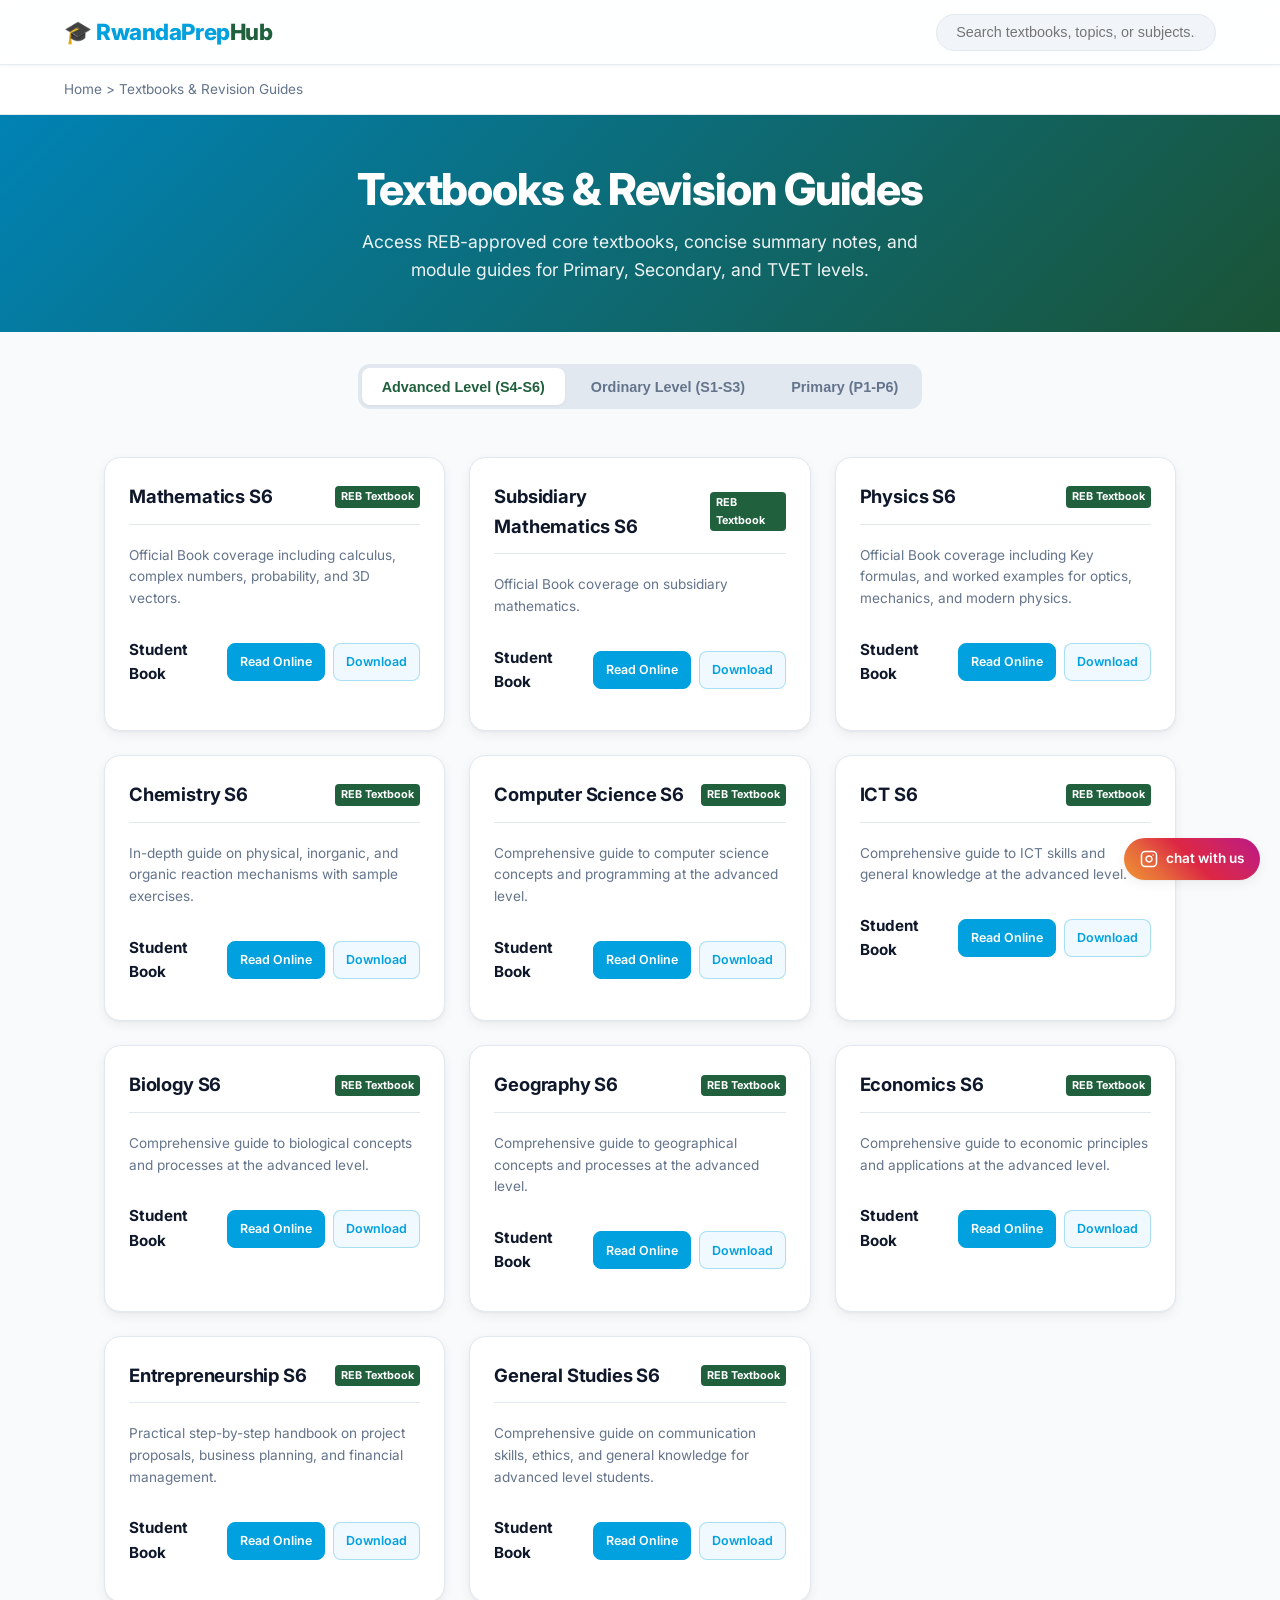
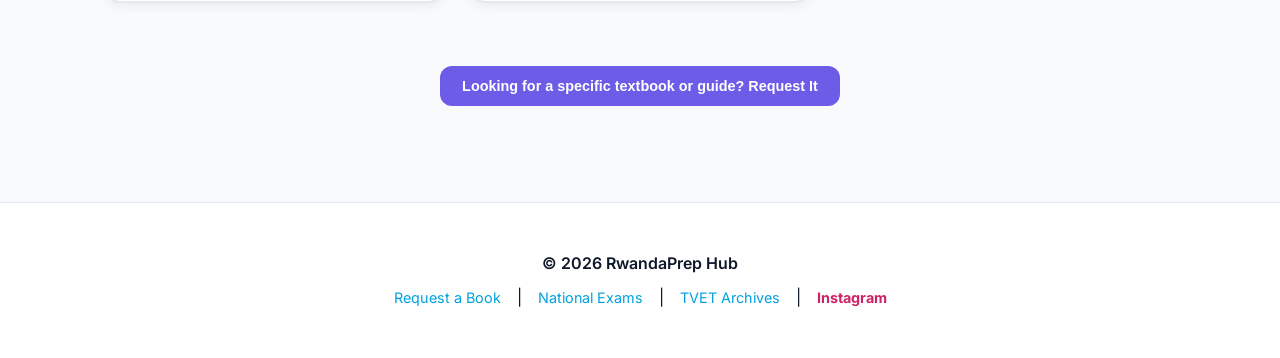
==== books.html @ cc96f2af "add books,create books folder and" ====
<!DOCTYPE html>
<html lang="en">
<head>
    <meta charset="UTF-8">
    <meta name="viewport" content="width=device-width, initial-scale=1.0">
    
    <title>REB Textbooks & Revision Guides | RwandaPrep Hub</title>
    
    <meta name="description" content="Download REB-aligned student textbooks, revision guides, summary notes, and TVET modules for Primary, Ordinary Level (S1-S3), and Advanced Level (S4-S6).">
    
    <meta name="keywords" content="REB textbooks, Rwanda student books, S6 Revision guides, S3 Physics notes, Primary school textbooks Rwanda, TVET modules PDF">
    
    <meta property="og:title" content="RwandaPrep Hub | Textbooks & Revision Guides">
    <meta property="og:description" content="Free REB core textbooks, revision notes, and study guides for primary and secondary students in Rwanda.">
    <meta property="og:type" content="website">

    <link rel="icon" href="data:image/svg+xml,<svg xmlns=%22http://www.w3.org/2000/svg%22 viewBox=%220 0 100 100%22><text y=%22.9em%22 font-size=%2290%22>🎓</text></svg>">
    <link rel="stylesheet" href="style.css">

    <link rel="preconnect" href="https://fonts.googleapis.com">
    <link rel="preconnect" href="https://fonts.gstatic.com" crossorigin>
    <link href="https://fonts.googleapis.com/css2?family=Inter:wght@400;600;700;800&display=swap" rel="stylesheet">
    
    <!-- Google tag (gtag.js) -->
    <script async src="https://www.googletagmanager.com/gtag/js?id=G-NYPQ9ZKWQM"></script>
    <script>
      window.dataLayer = window.dataLayer || [];
      function gtag(){dataLayer.push(arguments);}
      gtag('js', new Date());

      gtag('config', 'G-NYPQ9ZKWQM');
    </script>
</head>
<body>

    <!-- ==========================================
       1. MAIN HEADER & NAVIGATION
       ========================================== -->
    <header class="main-header">
        <div class="header-container">
            <a href="index.html" class="logo">
                🎓 RwandaPrep<span>Hub</span>
            </a>
            <div class="search-container">
                <input type="text" placeholder="Search textbooks, topics, or subjects..." aria-label="Search">
            </div>
        </div>
    </header>

    <!-- Breadcrumb Navigation -->
    <nav class="breadcrumb-nav">
        <a href="index.html">Home</a> &gt; <span>Textbooks & Revision Guides</span>
    </nav>

    <!-- ==========================================
       2. HERO SECTION
       ========================================== -->
    <section class="archive-hero">
        <h1>Textbooks & Revision Guides</h1>
        <p>Access REB-approved core textbooks, concise summary notes, and module guides for Primary, Secondary, and TVET levels.</p>
    </section>

    <!-- ==========================================
       3. LEVEL SWITCHER
       ========================================== -->
    <section class="level-switcher-section">
        <div class="switcher-container">
            <button class="level-btn active">Advanced Level (S4-S6)</button>
            <button class="level-btn">Ordinary Level (S1-S3)</button>
            <button class="level-btn">Primary (P1-P6)</button>
        </div>
    </section>

    <!-- ==========================================
       4. BOOKS & GUIDES GRID
       ========================================== -->
    <main class="subject-grid-section">
        
        <!-- ADVANCED LEVEL CONTENT (S4-S6) -->
        <div id="s6-content" class="level-content" style="display: block;">
            <div class="subject-grid">

                <article class="subject-card" data-keywords="advanced mathematics calculus algebra vectors s6 text book reb">
                    <div class="card-header">
                        <h3>Mathematics S6</h3>
                        <span class="badge-mock">REB Textbook</span>
                    </div>
                    <p style="font-size: 0.85rem; color: var(--text-muted); margin-bottom: 1rem;">
                        Official Book coverage including calculus, complex numbers, probability, and 3D vectors.
                    </p>
                    <ul class="paper-list">
                        <li>
                            <span class="year">Student Book</span>
                            <div class="actions">
                                <a href="books/s6/Advanced Mathematics S6 SB (1).pdf" class="download-link view" target="_blank">Read Online</a>
                                <a href="books/s6/Advanced Mathematics S6 SB (1).pdf" download class="download-link download">Download</a>
                            </div>
                        </li>
                    </ul>
                </article>

                <article class="subject-card" data-keywords="subsidiary mathematics calculus algebra vectors s6 text book reb">
                    <div class="card-header">
                        <h3>Subsidiary Mathematics S6</h3>
                        <span class="badge-mock">REB Textbook</span>
                    </div>
                    <p style="font-size: 0.85rem; color: var(--text-muted); margin-bottom: 1rem;">
                        Official Book coverage on subsidiary mathematics.
                    </p>
                    <ul class="paper-list">
                        <li>
                            <span class="year">Student Book</span>
                            <div class="actions">
                                <a href="books/s6/Subsidiary Mathematics SB S6.pdf" class="download-link view" target="_blank">Read Online</a>
                                <a href="books/s6/Subsidiary Mathematics SB S6.pdf" download class="download-link download">Download</a>
                            </div>
                        </li>
                    </ul>
                </article>

                <article class="subject-card" data-keywords="physics summary electromagnetism optics s6 revision guide">
                    <div class="card-header">
                        <h3>Physics S6 </h3>
                        <span class="badge-mock">REB Textbook</span>
                    </div>
                    <p style="font-size: 0.85rem; color: var(--text-muted); margin-bottom: 1rem;">
                       Official Book coverage including Key formulas, and worked examples for optics, mechanics, and modern physics.
                    </p>
                    <ul class="paper-list">
                        <li>
                            <span class="year">Student Book</span>
                            <div class="actions">
                                <a href="books/s6/S6 Physics  SB  (2).pdf" class="download-link view" target="_blank">Read Online</a>
                                <a href="books/s6/S6 Physics  SB  (2).pdf" download class="download-link download">Download</a>
                            </div>
                        </li>
                    </ul>
                </article>

                <article class="subject-card" data-keywords="chemistry organic physical chemistry s5 s6 text book">
                    <div class="card-header">
                        <h3> Chemistry S6</h3>
                        <span class="badge-mock">REB Textbook</span>
                    </div>
                    <p style="font-size: 0.85rem; color: var(--text-muted); margin-bottom: 1rem;">
                        In-depth guide on physical, inorganic, and organic reaction mechanisms with sample exercises.
                    </p>
                    <ul class="paper-list">
                        <li>
                            <span class="year">Student Book</span>
                            <div class="actions">
                                <a href="books/s6/Chemistry S6 SB.pdf" class="download-link view" target="_blank">Read Online</a>
                                <a href="books/s6/Chemistry S6 SB.pdf" download class="download-link download">Download</a>
                            </div>
                        </li>
                    </ul>
                </article>

                <article class="subject-card" data-keywords="computer science programming s5 s6 textbook">
                    <div class="card-header">
                        <h3> Computer Science S6</h3>
                        <span class="badge-mock">REB Textbook</span>
                    </div>
                    <p style="font-size: 0.85rem; color: var(--text-muted); margin-bottom: 1rem;">
                        Comprehensive guide to computer science concepts and programming at the advanced level.
                    </p>
                    <ul class="paper-list">
                        <li>
                            <span class="year">Student Book</span>
                            <div class="actions">
                                <a href="books/s6/Computer Science S6 SB.pdf" class="download-link view" target="_blank">Read Online</a>
                                <a href="books/s6/Computer Science S6 SB.pdf" download class="download-link download">Download</a>
                            </div>
                        </li>
                    </ul>
                </article>

                <article class="subject-card" data-keywords="ICT computer skills and general ict knowledge s5 s6 textbook">
                    <div class="card-header">
                        <h3> ICT S6</h3>
                        <span class="badge-mock">REB Textbook</span>
                    </div>
                    <p style="font-size: 0.85rem; color: var(--text-muted); margin-bottom: 1rem;">
                        Comprehensive guide to ICT skills and general knowledge at the advanced level.
                    </p>
                    <ul class="paper-list">
                        <li>
                            <span class="year">Student Book</span>
                            <div class="actions">
                                <a href="books/s6/ICT S6 SB.pdf" class="download-link view" target="_blank">Read Online</a>
                                <a href="books/s6/ICT S6 SB.pdf" download class="download-link download">Download</a>
                            </div>
                        </li>
                    </ul>
                </article>

                <article class="subject-card" data-keywords="biology life sciences s4 s5 s6 textbook">
                    <div class="card-header">
                        <h3>Biology S6</h3>
                        <span class="badge-mock">REB Textbook</span>
                    </div>
                    <p style="font-size: 0.85rem; color: var(--text-muted); margin-bottom: 1rem;">
                        Comprehensive guide to biological concepts and processes at the advanced level.
                    </p>
                    <ul class="paper-list">
                        <li>
                            <span class="year">Student Book</span>
                            <div class="actions">
                                <a href="books/s6/Biology S6 Student Book .pdf" class="download-link view" target="_blank">Read Online</a>
                                <a href="books/s6/Biology S6 Student Book .pdf" download class="download-link download">Download</a>
                            </div>
                        </li>
                    </ul>
                </article>

                <article class="subject-card" data-keywords="geography ,weather and geophysical processes s4 s5 s6 textbook">
                    <div class="card-header">
                        <h3>Geography S6</h3>
                        <span class="badge-mock">REB Textbook</span>
                    </div>
                    <p style="font-size: 0.85rem; color: var(--text-muted); margin-bottom: 1rem;">
                        Comprehensive guide to geographical concepts and processes at the advanced level.
                    </p>
                    <ul class="paper-list">
                        <li>
                            <span class="year">Student Book</span>
                            <div class="actions">
                                <a href="books/s6/Geography S6 SB.pdf" class="download-link view" target="_blank">Read Online</a>
                                <a href="books/s6/Geography S6 SB.pdf" download class="download-link download">Download</a>
                            </div>
                        </li>
                    </ul>
                </article>

                <article class="subject-card" data-keywords="economics macroeconomics microeconomics s4 s5 s6 textbook">
                    <div class="card-header">
                        <h3>Economics S6</h3>
                        <span class="badge-mock">REB Textbook</span>
                    </div>
                    <p style="font-size: 0.85rem; color: var(--text-muted); margin-bottom: 1rem;">
                        Comprehensive guide to economic principles and applications at the advanced level.
                    </p>
                    <ul class="paper-list">
                        <li>
                            <span class="year">Student Book</span>
                            <div class="actions">
                                <a href="books/s6/Economics S6 SB.pdf" class="download-link view" target="_blank">Read Online</a>
                                <a href="books/s6/Economics S6 SB.pdf" download class="download-link download">Download</a>
                            </div>
                        </li>
                    </ul>
                </article>

                <article class="subject-card" data-keywords="entrepreneurship business plan finance s4 s5 s6 guide">
                    <div class="card-header">
                        <h3>Entrepreneurship S6</h3>
                        <span class="badge-mock">REB Textbook</span>
                    </div>
                    <p style="font-size: 0.85rem; color: var(--text-muted); margin-bottom: 1rem;">
                        Practical step-by-step handbook on project proposals, business planning, and financial management.
                    </p>
                    <ul class="paper-list">
                        <li>
                            <span class="year">Student Book</span>
                            <div class="actions">
                                <a href="books/s6/Entrepreneurship S6_SB.pdf" class="download-link view" target="_blank">Read Online</a>
                                <a href="books/s6/Entrepreneurship S6_SB.pdf" download class="download-link download">Download</a>
                            </div>
                        </li>
                    </ul>
                </article>

                <article class="subject-card" data-keywords="General Studies and communication skills  s4 s5 s6 guide">
                    <div class="card-header">
                        <h3>General Studies S6</h3>
                        <span class="badge-mock">REB Textbook</span>
                    </div>
                    <p style="font-size: 0.85rem; color: var(--text-muted); margin-bottom: 1rem;">
                        Comprehensive guide on communication skills, ethics, and general knowledge for advanced level students.
                    </p>
                    <ul class="paper-list">
                        <li>
                            <span class="year">Student Book</span>
                            <div class="actions">
                                <a href="books/s6/General Studies S6 SB.pdf" class="download-link view" target="_blank">Read Online</a>
                                <a href="books/s6/General Studies S6 SB.pdf" download class="download-link download">Download</a>
                            </div>
                        </li>
                    </ul>
                </article>

            </div>
        </div>

        <!-- ORDINARY LEVEL CONTENT (S1-S3) -->
        <div id="s3-content" class="level-content" style="display: none;">
            <div class="subject-grid">

                <article class="subject-card" data-keywords="physics summary mechanics energy electricity s1 s2 s3 ordinary level">
                    <div class="card-header">
                        <h3> Physics S3</h3>
                        <span class="badge-mock">Revision Guide</span>
                    </div>
                    <p style="font-size: 0.85rem; color: var(--text-muted); margin-bottom: 1rem;">
                        Condensed notes covering mechanics, heat, sound, light, and basic circuits for S3 students.
                    </p>
                    <ul class="paper-list">
                        <li>
                            <span class="year">Student Book</span>
                            <div class="actions">
                                <a href="books/s3/Physics S3 SB.pdf" class="download-link view" target="_blank">Read Online</a>
                                <a href="books/s3/Physics S3 SB.pdf" download class="download-link download">Download</a>
                            </div>
                        </li>
                    </ul>
                </article>

                <article class="subject-card" data-keywords="biology genetics ecology physiology s3 ordinary level text book">
                    <div class="card-header">
                        <h3>Biology S3</h3>
                        <span class="badge-mock">REB Textbook</span>
                    </div>
                    <p style="font-size: 0.85rem; color: var(--text-muted); margin-bottom: 1rem;">
                        Comprehensive textbook on human anatomy, plant physiology, genetics, and environmental ecology.
                    </p>
                    <ul class="paper-list">
                        <li>
                            <span class="year">Student Book</span>
                            <div class="actions">
                                <a href="books/s3/Biology S3 SB.pdf" class="download-link view" target="_blank">Read Online</a>
                                <a href="books/s3/Biology S3 SB.pdf" download class="download-link download">Download</a>
                            </div>
                        </li>
                    </ul>
                </article>

                <article class="subject-card" data-keywords="mathematics arithmetic geometry fractions s1 s2 s3 guide">
                    <div class="card-header">
                        <h3>Mathematics S3</h3>
                        <span class="badge-mock">Study Guide</span>
                    </div>
                    <p style="font-size: 0.85rem; color: var(--text-muted); margin-bottom: 1rem;">
                        Arithmetic operations, fractions, geometry, and algebraic concepts for S3 students.
                    </p>
                    <ul class="paper-list">
                        <li>
                            <span class="year">Study Book</span>
                            <div class="actions">
                                <a href="books/s3/Mathematics S3 SB.pdf" class="download-link view" target="_blank">Read Online</a>
                                <a href="books/s3/Mathematics S3 SB.pdf" download class="download-link download">Download</a>
                            </div>
                        </li>
                    </ul>
                </article>

            </div>
        </div>

        <!-- PRIMARY LEVEL CONTENT (P1-P6) -->
        <div id="p6-content" class="level-content" style="display: none;">
            <div class="subject-grid">

                <article class="subject-card" data-keywords="mathematics arithmetic geometry fractions p6 primary text book">
                    <div class="card-header">
                        <h3>Mathematics P6 Textbook</h3>
                        <span class="badge-mock">REB Textbook</span>
                    </div>
                    <p style="font-size: 0.85rem; color: var(--text-muted); margin-bottom: 1rem;">
                        P6 math textbook focusing on core arithmetic, percentages, algebra foundations, and geometry.
                    </p>
                    <ul class="paper-list">
                        <li>
                            <span class="year">Student Book</span>
                            <div class="actions">
                                <a href="books/p6/Mathematics P6 PB.pdf" class="download-link view" target="_blank">Read Online</a>
                                <a href="books/p6/Mathematics P6 PB.pdf" download class="download-link download">Download</a>
                            </div>
                        </li>
                    </ul>
                </article>

                <article class="subject-card" data-keywords="science elementary technology set p6 primary guide">
                    <div class="card-header">
                        <h3>SET P6</h3>
                        <span class="badge-mock">REB Textbook</span>
                    </div>
                    <p style="font-size: 0.85rem; color: var(--text-muted); margin-bottom: 1rem;">
                        Elementary science, agriculture, health, and basic computing concepts for primary candidates.
                    </p>
                    <ul class="paper-list">
                        <li>
                            <span class="year">Student Book</span>
                            <div class="actions">
                                <a href="books/p6/SET P6 PB.pdf" class="download-link view" target="_blank">Read Online</a>
                                <a href="books/p6/SET P6 PB.pdf" download class="download-link download">Download</a>
                            </div>
                        </li>
                    </ul>
                </article>

                <article class="subject-card" data-keywords="social studies history geography p6 primary guide">
                    <div class="card-header">
                        <h3>Social Studies P6</h3>
                        <span class="badge-mock">REB Textbook</span>
                    </div>
                    <p style="font-size: 0.85rem; color: var(--text-muted); margin-bottom: 1rem;">
                        History of Rwanda, civics, geography, and social environment fundamentals for P6 preparation.
                    </p>
                    <ul class="paper-list">
                        <li>
                            <span class="year">Student Book</span>
                            <div class="actions">
                                <a href="books/p6/Social Studies P6 PB.pdf" class="download-link view" target="_blank">Read Online</a>
                                <a href="books/p6/Social Studies P6 PB.pdf" download class="download-link download">Download</a>
                            </div>
                        </li>
                    </ul>
                </article>

            </div>
        </div>

        <!-- Request missing book trigger -->
        <div class="request-container">
            <button id="openModalBtn" class="btn btn-purple">Looking for a specific textbook or guide? Request It</button>
        </div>

    </main>

    <!-- ==========================================
       5. FOOTER
       ========================================== -->
    <footer class="main-footer">
        <p>&copy; 2026 RwandaPrep Hub</p>
        <div class="footer-links">
            <a href="javascript:void(0)" id="openModalFooter">Request a Book</a> | 
            <a href="national.html">National Exams</a> | 
            <a href="tvet.html">TVET Archives</a> | 
            <a href="https://instagram.com/rwandaprep_official/" target="_blank" rel="noopener noreferrer" style="font-weight: 700; color: #cc2366;">
                Instagram
            </a>
        </div>
    </footer>

    <!-- ==========================================
       6. REQUEST MODAL
       ========================================== -->
    <div id="requestModal" class="modal">
        <div class="modal-content">
            <span class="close-btn">&times;</span>
            <h2>Request or Share a Book</h2>
            <p>Help us add missing textbooks, modules, or notes for Rwandan students!</p>
            
            <form action="https://formsubmit.co/keynngirinhuti@gmail.com" method="POST">
                <input type="text" name="_honey" style="display:none">
                <input type="hidden" name="_captcha" value="false">
                <input type="hidden" name="_next" value="https://rwandaprep.netlify.app/books.html?status=success">        

                <div class="form-group">
                    <label>Your Name</label>
                    <input type="text" name="name" placeholder="Enter your name" required>
                </div>

                <div class="form-group">
                    <label>Reason for Contact</label>
                    <select name="contact_reason" class="modal-select" required>
                        <option value="" disabled selected>Select an option...</option>
                        <option value="Requesting Book">I am looking for a missing textbook or notes</option>
                        <option value="Sharing Resource">I have a book/PDF to share!</option>
                        <option value="Correction">I found a broken link</option>
                    </select>
                </div>

                <div class="form-group">
                    <label>Book Title & Level</label>
                    <input type="text" name="subject_level" placeholder="e.g., S6 Biology REB Textbook or P6 SST" required>
                </div>

                <div class="form-group">
                    <label>Email Address</label>
                    <input type="email" name="email" placeholder="e.g., yourname@gmail.com" required>
                </div>

                <div class="form-group">
                    <label>Details / Link</label>
                    <textarea name="message" rows="3" placeholder="If sharing a resource, paste a Google Drive link here or leave a message!"></textarea>
                </div>

                <button type="submit" class="submit-btn">Send Request</button>
            </form>
        </div>
    </div>

    <!-- Floating Instagram Button -->
    <a href="https://instagram.com/rwandaprep_official/" class="floating-ig" target="_blank" rel="noopener noreferrer" title="Ask for a book on Instagram">
        <svg xmlns="http://www.w3.org/2000/svg" viewBox="0 0 24 24" fill="none" stroke="currentColor" stroke-width="2" stroke-linecap="round" stroke-linejoin="round">
            <rect x="2" y="2" width="20" height="20" rx="5" ry="5"></rect>
            <path d="M16 11.37A4 4 0 1 1 12.63 8 4 4 0 0 1 16 11.37z"></path>
            <line x1="17.5" y1="6.5" x2="17.51" y2="6.5"></line>
        </svg>
        <span class="ig-text">chat with us</span>
    </a>

    <!-- Scripts -->
    <script src="script.js"></script>
</body>
</html>
---- style.css ----
/* ==========================================================================
   1. CORE VARIABLES & RESETS
   ========================================================================== */
:root {
    /* Brand Colors */
    --primary-blue: #00A1DE;   /* Rwanda Blue */
    --primary-hover: #0081b3;
    --rwanda-yellow: #FAD201; /* Rwanda Yellow */
    --rwanda-green: #20603D;  /* Rwanda Green */
    --rwanda-green-hover: #17472d;
    
    /* UI Neutral Colors */
    --text-dark: #0f172a;
    --text-muted: #64748b;
    --bg-light: #f8fafc;
    --white: #ffffff;
    --border-color: #e2e8f0;
    
    /* System & Spacing Tokens */
    --radius-sm: 8px;
    --radius-md: 12px;
    --radius-lg: 16px;
    --radius-full: 9999px;
    
    /* Elevation & Soft Shadows */
    --shadow-sm: 0 1px 3px rgba(0, 0, 0, 0.05);
    --shadow-md: 0 4px 12px rgba(0, 0, 0, 0.06), 0 1px 2px rgba(0, 0, 0, 0.04);
    --shadow-lg: 0 12px 24px -4px rgba(0, 0, 0, 0.08), 0 4px 6px -2px rgba(0, 0, 0, 0.03);
    
    /* Transitions */
    --transition-fast: all 0.15s cubic-bezier(0.4, 0, 0.2, 1);
    --transition: all 0.25s cubic-bezier(0.4, 0, 0.2, 1);
}

* {
    box-sizing: border-box;
    margin: 0;
    padding: 0;
}

html {
    scroll-behavior: smooth;
    -webkit-text-size-adjust: 100%;
}

body {
    font-family: 'Inter', system-ui, -apple-system, BlinkMacSystemFont, "Segoe UI", Roboto, sans-serif;
    background-color: var(--bg-light);
    color: var(--text-dark);
    line-height: 1.6;
    -webkit-font-smoothing: antialiased;
    -moz-osx-font-smoothing: grayscale;
}

a {
    text-decoration: none;
    color: inherit;
}

/* ==========================================================================
   2. HEADER & NAVIGATION
   ========================================================================== */
.main-header {
    position: sticky;
    top: 0;
    background: rgba(255, 255, 255, 0.85);
    backdrop-filter: blur(12px);
    -webkit-backdrop-filter: blur(12px);
    padding: 0.85rem 5%;
    box-shadow: 0 1px 3px rgba(0, 0, 0, 0.05);
    border-bottom: 1px solid rgba(226, 232, 240, 0.8);
    z-index: 1000;
}

.header-container {
    display: flex;
    justify-content: space-between;
    align-items: center;
    flex-wrap: wrap;
    gap: 1rem;
    max-width: 1200px;
    margin: 0 auto;
}

.logo {
    font-size: 1.4rem;
    font-weight: 800;
    letter-spacing: -0.02em;
    color: var(--primary-blue);
}

.logo span {
    color: var(--rwanda-green);
}

.search-container input {
    padding: 0.6rem 1.2rem;
    border-radius: var(--radius-full);
    border: 1px solid var(--border-color);
    background-color: #f1f5f9;
    width: 280px;
    font-size: 0.9rem;
    transition: var(--transition);
}

.search-container input:focus {
    outline: none;
    background-color: var(--white);
    border-color: var(--primary-blue);
    box-shadow: 0 0 0 4px rgba(0, 161, 222, 0.15);
}

/* Breadcrumbs */
.breadcrumb-nav {
    padding: 0.85rem 5%;
    background: var(--white);
    font-size: 0.85rem;
    color: var(--text-muted);
    border-bottom: 1px solid var(--border-color);
}

.breadcrumb-nav a {
    transition: var(--transition-fast);
}

.breadcrumb-nav a:hover { 
    color: var(--primary-blue); 
}

/* ==========================================================================
   3. HERO SECTIONS
   ========================================================================== */
.hero, .archive-hero {
    background: linear-gradient(135deg, #0082b4 0%, #1a5335 100%);
    text-align: center;
    color: var(--white);
}

.hero {
    padding: clamp(3rem, 6vw, 5rem) 5% clamp(4rem, 7vw, 6rem) 5%;
}

.archive-hero {
    padding: clamp(2rem, 4vw, 3rem) 5%;
}

.hero-content h1, .archive-hero h1 {
    font-size: clamp(1.8rem, 4vw, 2.75rem);
    margin-bottom: 0.75rem;
    font-weight: 800;
    letter-spacing: -0.025em;
    line-height: 1.2;
}

.hero-content p, .archive-hero p {
    font-size: clamp(0.95rem, 2vw, 1.1rem);
    opacity: 0.92;
    max-width: 600px;
    margin: 0 auto;
    font-weight: 400;
}

/* ==========================================================================
   4. PORTAL GRID (HOMEPAGE)
   ========================================================================== */
.portal-grid {
    display: grid;
    grid-template-columns: repeat(auto-fit, minmax(280px, 1fr)); 
    gap: 24px;
    max-width: 1100px;
    margin: 0 auto;
}

.portal-card {
    position: relative;
    background: var(--white);
    padding: 2.25rem 1.5rem;
    border-radius: var(--radius-lg);
    text-align: center;
    box-shadow: var(--shadow-md);
    border: 1px solid rgba(226, 232, 240, 0.8);
    transition: var(--transition);
    display: flex;
    flex-direction: column;
    justify-content: space-between;
}

.portal-card:hover {
    transform: translateY(-4px);
    box-shadow: var(--shadow-lg);
    border-color: rgba(0, 161, 222, 0.3);
}

.portal-card.disabled {
    opacity: 0.65;
    cursor: not-allowed;
    filter: grayscale(0.2);
}

/* Focus Features */
.focus-card {
    border: 2px solid var(--rwanda-yellow);
    box-shadow: 0 8px 25px rgba(250, 210, 1, 0.25);
}

.focus-badge {
    position: absolute;                        
    top: 15px;
    right: 15px;
    background: var(--rwanda-yellow);
    color: var(--text-dark);
    font-size: 0.68rem;
    font-weight: 800;
    letter-spacing: 0.05em;
    padding: 4px 10px;
    border-radius: var(--radius-full);
    text-transform: uppercase;
}

/* ==========================================================================
   5. ARCHIVE COMPONENTS (NATIONAL/DISTRICT)
   ========================================================================== */
/* Level Switcher */
.level-switcher-section {
    padding: 2rem 5% 1rem 5%;
    display: flex;
    justify-content: center;
}

.switcher-container {
    background: #e2e8f0;
    padding: 4px;
    border-radius: var(--radius-md);
    display: flex;
    gap: 4px;
    max-width: 100%;
}

.level-btn {
    border: none;
    padding: 0.65rem 1.25rem;
    border-radius: calc(var(--radius-md) - 4px);
    cursor: pointer;
    font-weight: 600;
    font-size: 0.9rem;
    transition: var(--transition-fast);
    background: transparent;
    color: var(--text-muted);
}

.level-btn.active {
    background: var(--white);
    color: var(--rwanda-green);
    box-shadow: var(--shadow-sm);
}

/* Subject Grid & Cards */
.subject-grid-section {
    padding: 2rem 5%;
    max-width: 1200px;
    margin: 0 auto;
}

.subject-grid {
    display: grid;
    grid-template-columns: repeat(auto-fit, minmax(320px, 1fr));
    gap: 24px;
}

.subject-card {
    background: var(--white);
    border-radius: var(--radius-lg);
    padding: 1.5rem;
    box-shadow: var(--shadow-md);
    border: 1px solid var(--border-color);
    transition: var(--transition);
}

.subject-card:hover {
    box-shadow: var(--shadow-lg);
    border-color: rgba(0, 161, 222, 0.4);
}

.card-header {
    display: flex;
    justify-content: space-between;
    align-items: center;
    margin-bottom: 1.25rem;
    border-bottom: 1px solid var(--border-color);
    padding-bottom: 0.75rem;
}

.card-header h3 {
    font-size: 1.15rem;
    font-weight: 700;
    letter-spacing: -0.01em;
}

/* ==========================================================================
   6. BUTTONS & DOWNLOAD ACTIONS
   ========================================================================== */
.btn {
    display: inline-flex;
    align-items: center;
    justify-content: center;
    padding: 0.75rem 1.4rem;
    border-radius: var(--radius-md);
    font-weight: 600;
    font-size: 0.9rem;
    color: var(--white);
    margin-top: 1rem;
    transition: var(--transition-fast);
    cursor: pointer;
    border: none;
}

.btn-blue   { background-color: var(--primary-blue); }
.btn-green  { background-color: var(--rwanda-green); }
.btn-purple { background-color: #6c5ce7; }
.btn-grey   { background-color: #334155; }

.btn:hover {
    transform: translateY(-1px);
    box-shadow: var(--shadow-sm);
    filter: brightness(1.08);
}

.btn:active {
    transform: translateY(0);
}

/* Paper List Action Buttons */
.paper-list {
    list-style: none;
}

.paper-list li {
    display: flex;
    justify-content: space-between;
    align-items: center;
    padding: 12px 0;
    border-bottom: 1px dashed var(--border-color);
}

.paper-list li:last-child {
    border-bottom: none;
}

.year { 
    font-weight: 700; 
    color: var(--text-dark); 
    font-size: 0.95rem;
}

.actions {
    display: flex;
    flex-wrap: nowrap;
    gap: 8px;
    justify-content: flex-end;
    flex-shrink: 0;
}

.download-link {
    font-size: 0.78rem;
    padding: 6px 12px;
    border-radius: var(--radius-sm);
    font-weight: 600;
    min-height: 38px;
    display: flex;
    align-items: center;
    justify-content: center;
    transition: var(--transition-fast);
    white-space: nowrap;
}

.download-link:hover {
    transform: translateY(-1px);
    box-shadow: var(--shadow-sm);
}

/* Download Link Variants */
.download-link.view {
    background: var(--primary-blue);
    color: var(--white);
    border: 1px solid var(--primary-blue);
}

.download-link.download {
    background: #f0f9ff;
    color: var(--primary-blue);
    border: 1px solid rgba(0, 161, 222, 0.3);
}

.download-link.download:hover {
    background: var(--primary-blue);
    color: var(--white);
}

.download-link.scheme {
    background: #f0fdf4;
    color: var(--rwanda-green);
    border: 1px solid rgba(32, 96, 61, 0.2);
}

.download-link.scheme:hover {
    background: var(--rwanda-green);
    color: var(--white);
}

.download-link.disabled-link {
    background: #f1f5f9 !important;
    color: #94a3b8 !important;
    border: 1px solid var(--border-color) !important;
    cursor: not-allowed;
    pointer-events: none;
    opacity: 0.7;
    box-shadow: none !important;
    transform: none !important;
}

/* ==========================================================================
   7. FOOTER & MISC
   ========================================================================== */
.main-footer {
    text-align: center;
    padding: 3rem 5%;
    background: var(--white);
    border-top: 1px solid var(--border-color);
    margin-top: 4rem;
}

.main-footer p {
    font-weight: 600;
    color: var(--text-dark);
    margin-bottom: 0.5rem;
}

.footer-links a {
    font-size: 0.9rem;
    color: var(--primary-blue);
    margin: 0 0.75rem;
    transition: var(--transition-fast);
}

.footer-links a:hover {
    text-decoration: underline;
}

.request-container {
    text-align: center;
    margin-top: 3rem;
}

.back-to-top {
    position: fixed;
    bottom: 20px;
    right: 20px;
    background: var(--primary-blue);
    color: var(--white);
    width: 44px;
    height: 44px;
    border-radius: var(--radius-full);
    display: flex;
    align-items: center;
    justify-content: center;
    box-shadow: var(--shadow-md);
    transition: var(--transition-fast);
}

.back-to-top:hover {
    transform: translateY(-3px);
    background: var(--primary-hover);
    box-shadow: var(--shadow-lg);
}

/* --- Request Modal Styles --- */
.modal {
    display: none;
    position: fixed;
    z-index: 2000;
    left: 0;
    top: 0;
    width: 100%;
    height: 100%;
    background-color: rgba(15, 23, 42, 0.5);
    backdrop-filter: blur(4px);
}

.modal-content {
    background-color: var(--white);
    margin: 6% auto;
    padding: 2rem;
    border-radius: var(--radius-lg);
    width: 480px;
    max-width: 90%;
    box-shadow: var(--shadow-lg);
    position: relative;
    animation: slideIn 0.25s cubic-bezier(0.16, 1, 0.3, 1);
}

@keyframes slideIn {
    from { transform: translateY(-20px); opacity: 0; }
    to { transform: translateY(0); opacity: 1; }
}

.close-btn {
    position: absolute;
    right: 20px;
    top: 18px;
    font-size: 22px;
    font-weight: 700;
    color: var(--text-muted);
    cursor: pointer;
    transition: var(--transition-fast);
}

.close-btn:hover {
    color: var(--text-dark);
}

.modal-content h2 {
    color: var(--primary-blue);
    margin-bottom: 0.25rem;
    font-weight: 700;
}

.modal-content p {
    font-size: 0.9rem;
    color: var(--text-muted);
    margin-bottom: 1.5rem;
}

.form-group {
    margin-bottom: 1.25rem;
    text-align: left;
}

.form-group label {
    display: block;
    font-weight: 600;
    font-size: 0.85rem;
    margin-bottom: 6px;
    color: var(--text-dark);
}

.modal-select, 
.form-group input, 
.form-group textarea {
    width: 100%;
    padding: 10px 12px;
    border: 1px solid var(--border-color);
    border-radius: var(--radius-sm);
    background-color: #f8fafc;
    font-family: inherit;
    font-size: 0.9rem;
    color: var(--text-dark);
    transition: var(--transition-fast);
}

.modal-select:focus,
.form-group input:focus, 
.form-group textarea:focus {
    outline: none;
    background-color: var(--white);
    border-color: var(--primary-blue);
    box-shadow: 0 0 0 3px rgba(0, 161, 222, 0.15);
}

.submit-btn {
    width: 100%;
    padding: 12px;
    background: var(--primary-blue);
    color: var(--white);
    border: none;
    border-radius: var(--radius-sm);
    font-weight: 600;
    cursor: pointer;
    transition: var(--transition-fast);
}

.submit-btn:hover {
    background: var(--rwanda-green);
}

.district-grid {
    display: grid;
    grid-template-columns: repeat(auto-fit, minmax(280px, 1fr)); 
    gap: 24px;
    max-width: 1100px;
    margin: 0 auto;
}

.switcher-container {
    display: flex;
    overflow-x: auto;
    white-space: nowrap;
    padding: 4px;
    -webkit-overflow-scrolling: touch;
    gap: 6px;
    scrollbar-width: none; /* Hide scrollbar for Chrome/Safari/Firefox */
}

.switcher-container::-webkit-scrollbar {
    display: none;
}

.badge-mock {
    background: var(--rwanda-green);
    color: var(--white);
    font-size: 0.68rem;
    font-weight: 700;
    padding: 2px 6px;
    border-radius: 4px;
    margin-left: 8px;
    vertical-align: middle;
}

/* ==========================================================================
   UPDATED RESPONSIVE FLOATING INSTAGRAM BUTTON
   ========================================================================== */
.floating-ig {
    position: fixed;
    bottom: 20px;
    right: 20px;
    background: linear-gradient(45deg, #f09433 0%, #e6683c 25%, #dc2743 50%, #cc2366 75%, #bc1888 100%);
    color: var(--white);
    padding: 10px 16px;
    border-radius: var(--radius-full);
    display: flex;
    align-items: center;
    justify-content: center;
    gap: 8px;
    box-shadow: var(--shadow-md);
    z-index: 2000;
    transition: var(--transition);
    text-decoration: none;
    width: auto;
    height: auto;
}

.floating-ig svg {
    width: 18px;
    height: 18px;
    flex-shrink: 0;
}

.floating-ig .ig-text {
    font-size: 0.85rem;
    font-weight: 600;
    white-space: nowrap;
}

.floating-ig:hover {
    transform: scale(1.03) translateY(-2px);
    box-shadow: 0 8px 20px rgba(220, 39, 67, 0.35);
}

/* ==========================================================================
   8. MEDIA QUERIES (RESPONSIVE IMPROVEMENTS)
   ========================================================================== */

/* Tablets and Below (768px) */
@media (max-width: 768px) {
    .header-container {
        justify-content: center;
    }
    
    .search-container {
        width: 100%;
        order: 2;
    }

    .search-container input {
        width: 100%;
    }

    .portal-grid {
        grid-template-columns: 1fr;
        padding-bottom: 2rem;
    }

    .portal-selection {
        margin-top: -1.5rem;
    }
}

/* Mobile Devices (600px) */
@media (max-width: 600px) {
    .main-header {
        padding: 0.75rem 4%;
    }

    .subject-grid { 
        grid-template-columns: 1fr; 
    }
    
    .subject-card {
        width: 100% !important;
    }

    .level-btn { 
        padding: 0.6rem 0.9rem; 
        font-size: 0.82rem; 
    }

    .paper-list li {
        flex-direction: column;
        align-items: flex-start;
        gap: 12px;
        padding: 14px 0;
    }

    .actions {
        width: 100%;
        justify-content: flex-start;
        flex-wrap: wrap;
        gap: 8px;
    }

    .download-link {
        flex: 1 1 calc(50% - 4px); /* Splits buttons into neat equal-width pairs on mobile */
        min-width: 100px;
        min-height: 44px; /* Optimal mobile tap area */
        text-align: center;
    }

    .btn, .level-btn {
        min-height: 44px;
    }
}

/* Standard Mobile Screens (480px) */
@media (max-width: 480px) {
    .floating-ig {
        bottom: 15px;
        right: 15px;
        padding: 8px 14px;
    }
    
    .floating-ig .ig-text {
        font-size: 0.78rem;
    }
    
    .floating-ig svg {
        width: 16px;
        height: 16px;
    }

    .download-link {
        flex: 1 1 100%; /* Stacks links neatly when space is extremely constrained */
    }
}

/* Critical Small Mobile Screens (360px) */
@media (max-width: 360px) {
    .floating-ig {
        padding: 12px;
        border-radius: var(--radius-full);
    }
    
    .floating-ig .ig-text {
        display: none;
    }
    
    .floating-ig svg {
        width: 20px;
        height: 20px;
    }
}

/* ==========================================================================
   9. SEARCH HIGHLIGHT — ANIMATION
   ========================================================================== */
.subject-card.search-highlight {
    border: 2px solid var(--rwanda-yellow) !important;
    box-shadow: 0 0 0 4px rgba(250, 210, 1, 0.3), var(--shadow-lg) !important;
    animation: pulseHighlight 1.8s ease-out forwards;
}

@keyframes pulseHighlight {
    0%   { box-shadow: 0 0 0 8px rgba(250, 210, 1, 0.5), var(--shadow-lg); }
    100% { box-shadow: 0 0 0 4px rgba(250, 210, 1, 0.15), var(--shadow-md); }
}
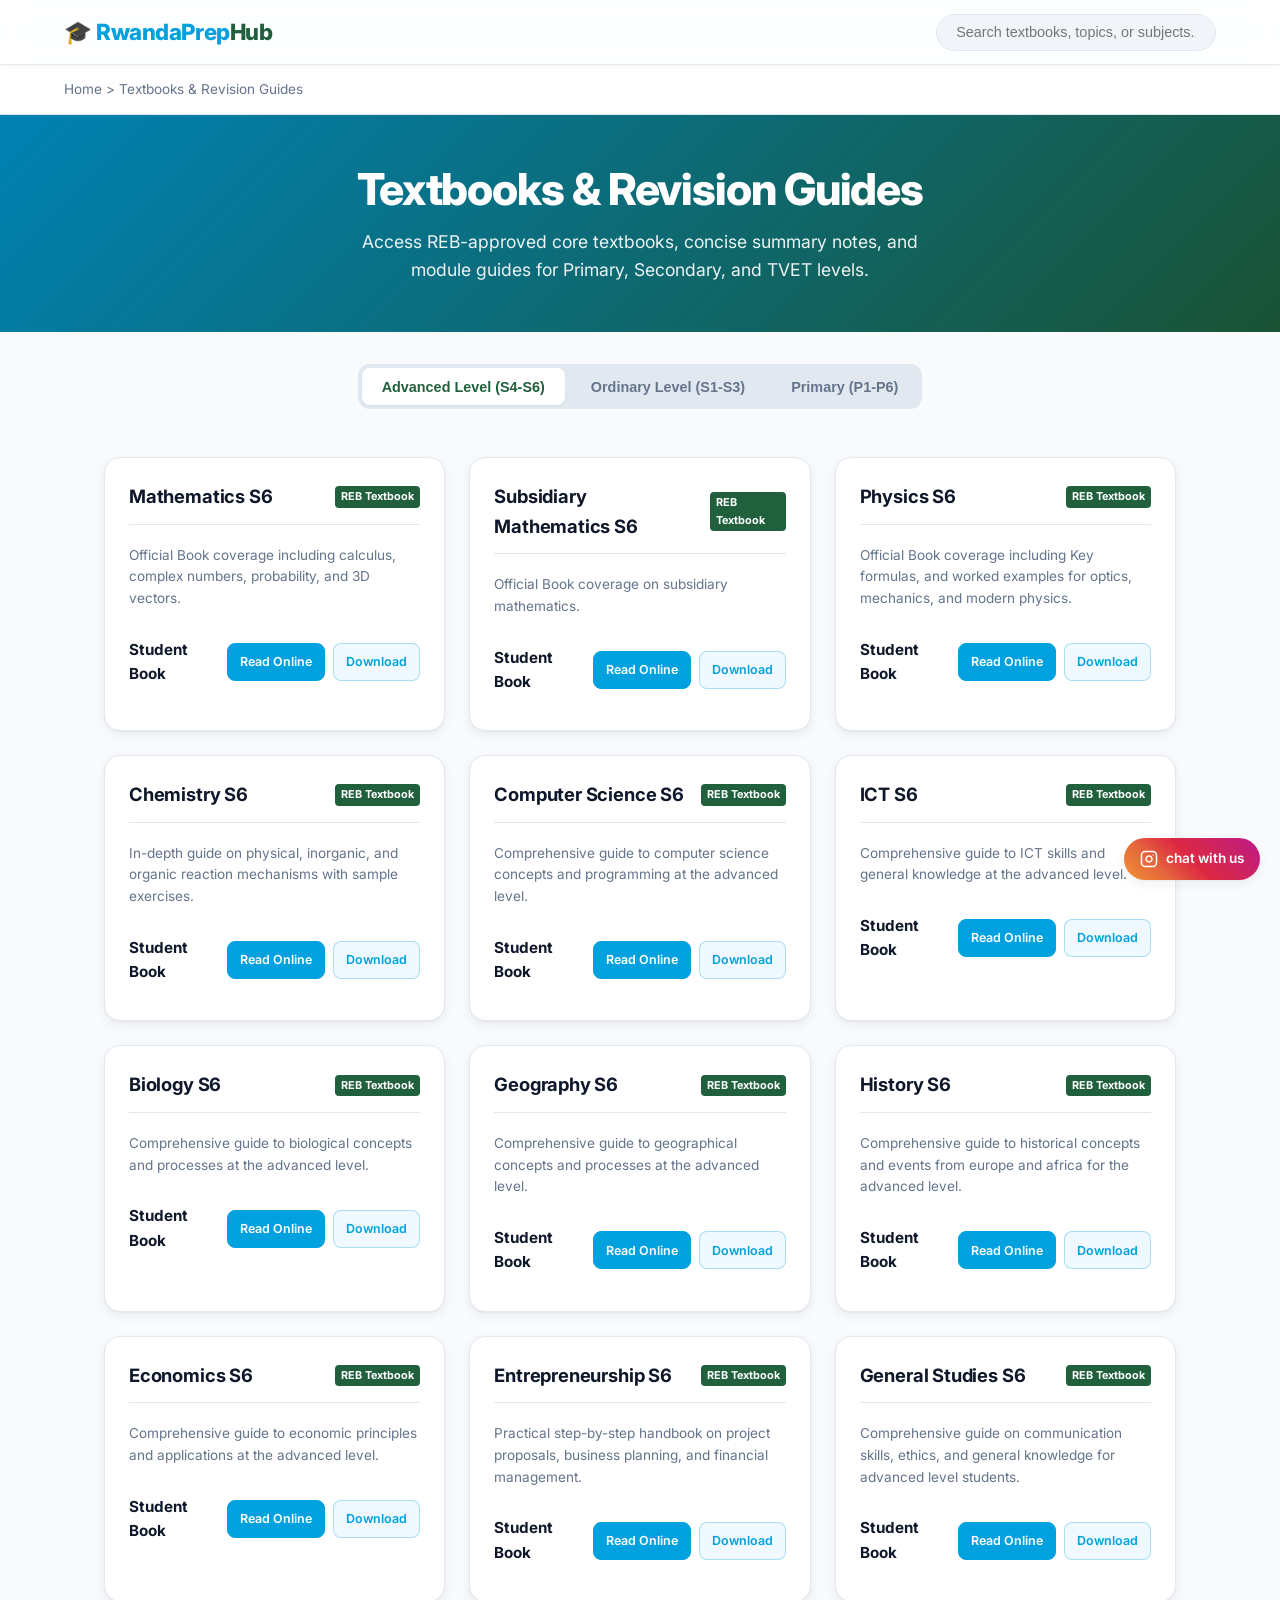
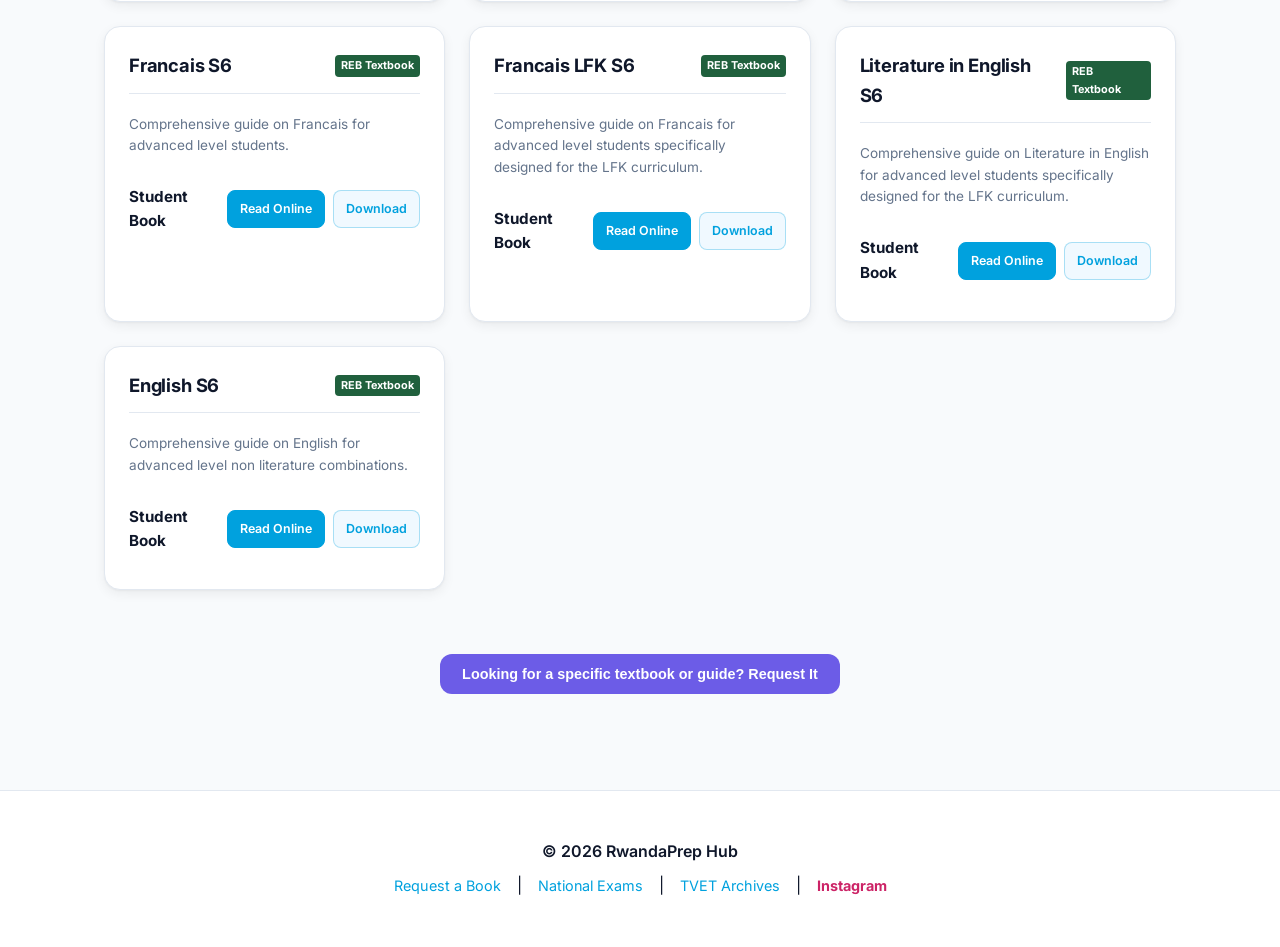
==== commit b69ac4f7: "finish adding all s6 books" ====
--- a/books.html
+++ b/books.html
@@ -118,7 +118,7 @@
                     </ul>
                 </article>
 
-                <article class="subject-card" data-keywords="physics summary electromagnetism optics s6 revision guide">
+                <article class="subject-card" data-keywords="physics summary electromagnetism optics s6 text book reb">
                     <div class="card-header">
                         <h3>Physics S6 </h3>
                         <span class="badge-mock">REB Textbook</span>
@@ -137,7 +137,7 @@
                     </ul>
                 </article>
 
-                <article class="subject-card" data-keywords="chemistry organic physical chemistry s5 s6 text book">
+                <article class="subject-card" data-keywords="chemistry organic physical chemistry s6 text book">
                     <div class="card-header">
                         <h3> Chemistry S6</h3>
                         <span class="badge-mock">REB Textbook</span>
@@ -156,7 +156,7 @@
                     </ul>
                 </article>
 
-                <article class="subject-card" data-keywords="computer science programming s5 s6 textbook">
+                <article class="subject-card" data-keywords="computer science programming s6 text book reb">
                     <div class="card-header">
                         <h3> Computer Science S6</h3>
                         <span class="badge-mock">REB Textbook</span>
@@ -175,7 +175,7 @@
                     </ul>
                 </article>
 
-                <article class="subject-card" data-keywords="ICT computer skills and general ict knowledge s5 s6 textbook">
+                <article class="subject-card" data-keywords="ICT computer skills and general ict knowledge s6 text book reb">
                     <div class="card-header">
                         <h3> ICT S6</h3>
                         <span class="badge-mock">REB Textbook</span>
@@ -194,7 +194,7 @@
                     </ul>
                 </article>
 
-                <article class="subject-card" data-keywords="biology life sciences s4 s5 s6 textbook">
+                <article class="subject-card" data-keywords="biology life sciences s6 text book reb">
                     <div class="card-header">
                         <h3>Biology S6</h3>
                         <span class="badge-mock">REB Textbook</span>
@@ -213,7 +213,7 @@
                     </ul>
                 </article>
 
-                <article class="subject-card" data-keywords="geography ,weather and geophysical processes s4 s5 s6 textbook">
+                <article class="subject-card" data-keywords="geography ,weather and geophysical processes s6 text book reb">
                     <div class="card-header">
                         <h3>Geography S6</h3>
                         <span class="badge-mock">REB Textbook</span>
@@ -231,8 +231,27 @@
                         </li>
                     </ul>
                 </article>
-
-                <article class="subject-card" data-keywords="economics macroeconomics microeconomics s4 s5 s6 textbook">
+                <article class="subject-card" data-keywords="History of europe and africa  s6 text book reb">
+                    <div class="card-header">
+                        <h3>History S6</h3>
+                        <span class="badge-mock">REB Textbook</span>
+                    </div>
+                    <p style="font-size: 0.85rem; color: var(--text-muted); margin-bottom: 1rem;">
+                        Comprehensive guide to historical concepts and events from europe and africa for the advanced level.
+                    </p>
+                    <ul class="paper-list">
+                        <li>
+                            <span class="year">Student Book</span>
+                            <div class="actions">
+                                <a href="books/s6/History S6 SB.pdf" class="download-link view" target="_blank">Read Online</a>
+                                <a href="books/s6/History S6 SB.pdf" download class="download-link download">Download</a>
+                            </div>
+                        </li>
+                    </ul>
+                </article>
+                
+
+                <article class="subject-card" data-keywords="economics macroeconomics microeconomics s6 text book reb">
                     <div class="card-header">
                         <h3>Economics S6</h3>
                         <span class="badge-mock">REB Textbook</span>
@@ -251,7 +270,7 @@
                     </ul>
                 </article>
 
-                <article class="subject-card" data-keywords="entrepreneurship business plan finance s4 s5 s6 guide">
+                <article class="subject-card" data-keywords="entrepreneurship business plan finance s6 text book reb">
                     <div class="card-header">
                         <h3>Entrepreneurship S6</h3>
                         <span class="badge-mock">REB Textbook</span>
@@ -270,7 +289,7 @@
                     </ul>
                 </article>
 
-                <article class="subject-card" data-keywords="General Studies and communication skills  s4 s5 s6 guide">
+                <article class="subject-card" data-keywords="General Studies and communication skills s6 text book reb">
                     <div class="card-header">
                         <h3>General Studies S6</h3>
                         <span class="badge-mock">REB Textbook</span>
@@ -284,6 +303,78 @@
                             <div class="actions">
                                 <a href="books/s6/General Studies S6 SB.pdf" class="download-link view" target="_blank">Read Online</a>
                                 <a href="books/s6/General Studies S6 SB.pdf" download class="download-link download">Download</a>
+                            </div>
+                        </li>
+                    </ul>
+                </article>
+                <article class="subject-card" data-keywords="Francais ,grammaire ,vocabulaire ,lecture s6  text book reb">
+                    <div class="card-header">
+                        <h3>Francais S6</h3>
+                        <span class="badge-mock">REB Textbook</span>
+                    </div>
+                    <p style="font-size: 0.85rem; color: var(--text-muted); margin-bottom: 1rem;">
+                        Comprehensive guide on Francais for advanced level students.
+                    </p>
+                    <ul class="paper-list">
+                        <li>
+                            <span class="year">Student Book</span>
+                            <div class="actions">
+                                <a href="books/s6/FRENCH S6 SB.pdf" class="download-link view" target="_blank">Read Online</a>
+                                <a href="books/s6/FRENCH S6 SB.pdf" download class="download-link download">Download</a>
+                            </div>
+                        </li>
+                    </ul>
+                </article>
+                <article class="subject-card" data-keywords="Francais ,grammaire ,vocabulaire ,lecture s6 text book reb">
+                    <div class="card-header">
+                        <h3>Francais LFK S6</h3>
+                        <span class="badge-mock">REB Textbook</span>
+                    </div>
+                    <p style="font-size: 0.85rem; color: var(--text-muted); margin-bottom: 1rem;">
+                        Comprehensive guide on Francais for advanced level students specifically designed for the LFK curriculum.
+                    </p>
+                    <ul class="paper-list">
+                        <li>
+                            <span class="year">Student Book</span>
+                            <div class="actions">
+                                <a href="books/s6/French S6 SB LFK.pdf " class="download-link view" target="_blank">Read Online</a>
+                                <a href="books/s6/French S6 SB LFK.pdf " download class="download-link download">Download</a>
+                            </div>
+                        </li>
+                    </ul>
+                </article>
+                <article class="subject-card" data-keywords="Literature in English s6 text book reb">
+                    <div class="card-header">
+                        <h3>Literature in English S6</h3>
+                        <span class="badge-mock">REB Textbook</span>
+                    </div>
+                    <p style="font-size: 0.85rem; color: var(--text-muted); margin-bottom: 1rem;">
+                        Comprehensive guide on Literature in English for advanced level students specifically designed for the LFK curriculum.
+                    </p>
+                    <ul class="paper-list">
+                        <li>
+                            <span class="year">Student Book</span>
+                            <div class="actions">
+                                <a href="books/s6/Literature in English S6 SB.pdf " class="download-link view" target="_blank">Read Online</a>
+                                <a href="books/s6/Literature in English S6 SB.pdf " download class="download-link download">Download</a>
+                            </div>
+                        </li>
+                    </ul>
+                </article>
+                <article class="subject-card" data-keywords="English s6 text book reb">
+                    <div class="card-header">
+                        <h3>English S6</h3>
+                        <span class="badge-mock">REB Textbook</span>
+                    </div>
+                    <p style="font-size: 0.85rem; color: var(--text-muted); margin-bottom: 1rem;">
+                        Comprehensive guide on English for advanced level non literature combinations.
+                    </p>
+                    <ul class="paper-list">
+                        <li>
+                            <span class="year">Student Book</span>
+                            <div class="actions">
+                                <a href="books/s6/English S6 SB.pdf " class="download-link view" target="_blank">Read Online</a>
+                                <a href="books/s6/English S6 SB.pdf " download class="download-link download">Download</a>
                             </div>
                         </li>
                     </ul>
@@ -379,7 +470,7 @@
                     </ul>
                 </article>
 
-                <article class="subject-card" data-keywords="science elementary technology set p6 primary guide">
+                <article class="subject-card" data-keywords="science elementary technology set p6 primary text book">
                     <div class="card-header">
                         <h3>SET P6</h3>
                         <span class="badge-mock">REB Textbook</span>
@@ -398,7 +489,7 @@
                     </ul>
                 </article>
 
-                <article class="subject-card" data-keywords="social studies history geography p6 primary guide">
+                <article class="subject-card" data-keywords="social studies history geography p6 primary text book">
                     <div class="card-header">
                         <h3>Social Studies P6</h3>
                         <span class="badge-mock">REB Textbook</span>
@@ -412,6 +503,60 @@
                             <div class="actions">
                                 <a href="books/p6/Social Studies P6 PB.pdf" class="download-link view" target="_blank">Read Online</a>
                                 <a href="books/p6/Social Studies P6 PB.pdf" download class="download-link download">Download</a>
+                            </div>
+                        </li>
+                    </ul>
+                </article>
+                <article class="subject-card" data-keywords="kinyarwanda,ibisakuzo,ikibonezamvugo,imigani,inyunguramagambo p6 primary guide">
+                    <div class="card-header">
+                        <h3>Kinyarwanda P6</h3>
+                        <span class="badge-mock">REB Textbook</span>
+                    </div>
+                    <p style="font-size: 0.85rem; color: var(--text-muted); margin-bottom: 1rem;">
+                        Amasomo y'Ikinyarwanda harimo : imigani,ibisakuzo ,ubuvangazo,ikibonezamvugo no gusoma inkuru n'inyunguramagambo.
+                    </p>
+                    <ul class="paper-list">
+                        <li>
+                            <span class="year">Student Book</span>
+                            <div class="actions">
+                                <a href="books/p6/Kinyarwanda P6 PB.pdf" class="download-link view" target="_blank">Read Online</a>
+                                <a href="books/p6/Kinyarwanda P6 PB.pdf" download class="download-link download">Download</a>
+                            </div>
+                        </li>
+                    </ul>
+                </article>
+                <article class="subject-card" data-keywords="english p6 primary text book">
+                    <div class="card-header">
+                        <h3>English P6</h3>
+                        <span class="badge-mock">REB Textbook</span>
+                    </div>
+                    <p style="font-size: 0.85rem; color: var(--text-muted); margin-bottom: 1rem;">
+                        A comprehensive English textbook for P6 students, covering grammar, vocabulary, reading comprehension, and writing skills.
+                    </p>
+                    <ul class="paper-list">
+                        <li>
+                            <span class="year">Student Book</span>
+                            <div class="actions">
+                                <a href="books/p6/English P6 PB.pdf" class="download-link view" target="_blank">Read Online</a>
+                                <a href="books/p6/English P6 PB.pdf" download class="download-link download">Download</a>
+                            </div>
+                        </li>
+                    </ul>
+                </article>
+                <article class="subject-card" data-keywords="francais ,grammaire ,vocabulaire ,lecture p6 primary text book">
+                    <div class="card-header">
+                        <h3>Francais P6</h3>
+                        <span class="badge-mock">REB Textbook</span>
+                    </div>
+                    <p style="font-size: 0.85rem; color: var(--text-muted); margin-bottom: 1rem;">
+                        livre de francais pour les eleves de P6, couvrant la grammaire, le vocabulaire, la comprehension de lecture et les competences d'ecriture.
+                    </p>
+                    <ul class="paper-list">
+                        <li>
+                            <span class="year">Student Book</span>
+                            <div class="actions">
+                                <a href="books/p6/Francais P6 PB.pdf" class="download-link view" target="_blank">Read Online</a>
+                                <a href="books/p6/Francais P6 PB.pdf" download class="download-link download">Download</a>
                             </div>
                         </li>
                     </ul>
